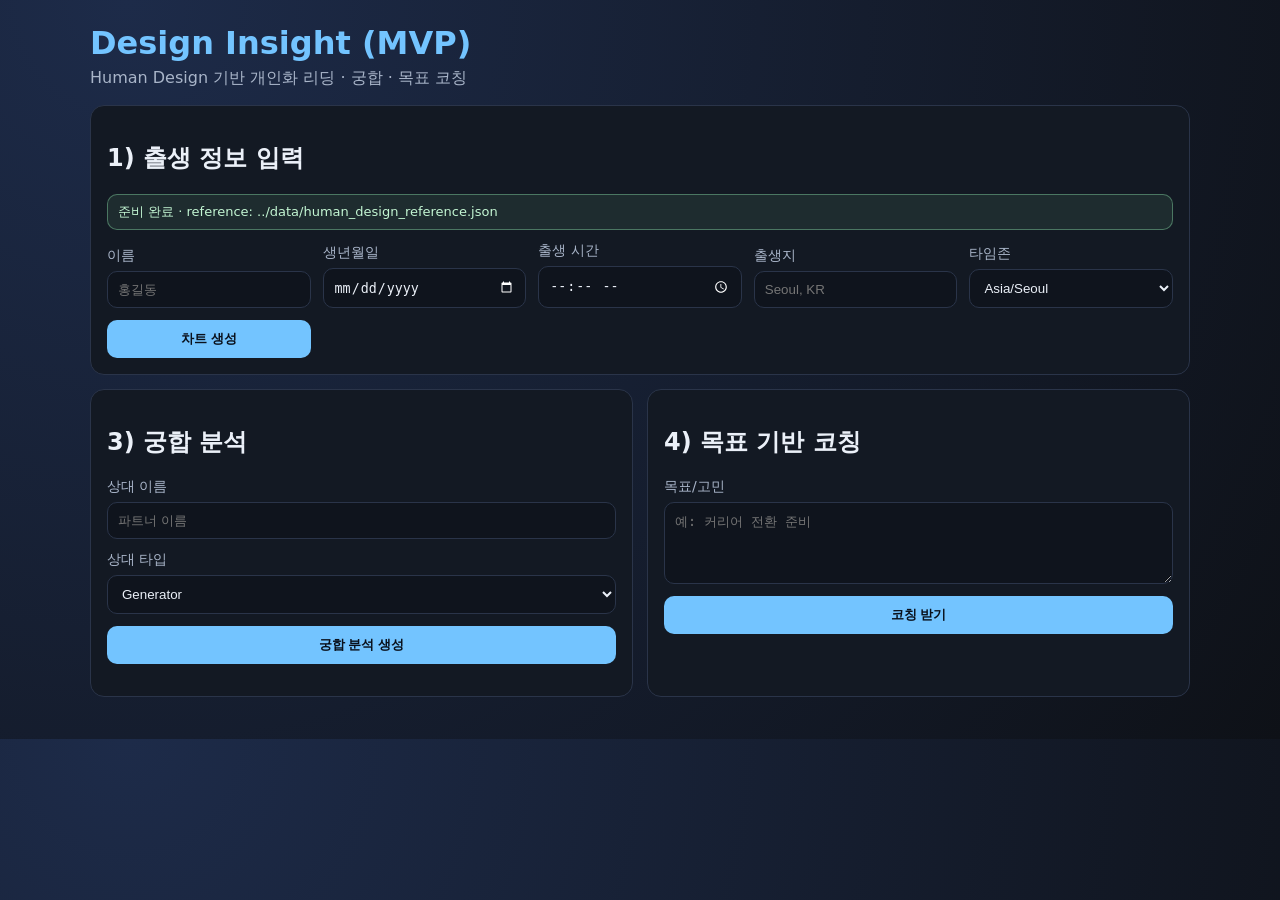
==== web/index.html @ cf8fefc7 "Add one-command local server script and python3-first docs" ====
<!doctype html>
<html lang="ko">
  <head>
    <meta charset="UTF-8" />
    <meta name="viewport" content="width=device-width, initial-scale=1.0" />
    <title>Design Insight MVP</title>
    <link rel="stylesheet" href="styles.css" />
  </head>
  <body>
    <header class="topbar">
      <h1>Design Insight (MVP)</h1>
      <p class="muted">Human Design 기반 개인화 리딩 · 궁합 · 목표 코칭</p>
    </header>

    <main class="layout">
      <section class="card">
        <h2>1) 출생 정보 입력</h2>
        <p id="load-status" class="status">로딩 중...</p>
        <form id="birth-form" class="form-grid">
          <label>이름<input name="name" required placeholder="홍길동" /></label>
          <label>생년월일<input type="date" name="birthDate" required /></label>
          <label>출생 시간<input type="time" name="birthTime" required /></label>
          <label>출생지<input name="birthPlace" placeholder="Seoul, KR" required /></label>
          <label>타임존
            <select name="timezone" required>
              <option>Asia/Seoul</option>
              <option>Asia/Tokyo</option>
              <option>America/New_York</option>
              <option>Europe/London</option>
            </select>
          </label>
          <button type="submit" class="btn">차트 생성</button>
        </form>
      </section>

      <section id="chart-section" class="card hidden">
        <h2>2) 차트 & 무료 요약</h2>
        <div id="chart-core" class="pill-grid"></div>
        <div class="report-block">
          <h3>무료 요약 리포트</h3>
          <p id="summary-report"></p>
        </div>
        <div class="report-block lock-wrap">
          <h3>전체 리포트 (유료 언락)</h3>
          <div id="full-report" class="locked"></div>
          <div id="paywall" class="paywall">
            <p>전체 리포트 잠금 상태 · 단건 ₩5,000 또는 구독 ₩9,900/월</p>
            <div class="row">
              <button class="btn" id="unlock-once">₩5,000 단건 결제(데모)</button>
              <button class="btn ghost" id="unlock-sub">₩9,900 구독 결제(데모)</button>
            </div>
          </div>
        </div>
      </section>

      <section class="grid-2">
        <article class="card">
          <h2>3) 궁합 분석</h2>
          <form id="compat-form" class="form-grid compact">
            <label>상대 이름<input name="partnerName" placeholder="파트너 이름" required /></label>
            <label>상대 타입
              <select name="partnerType" required>
                <option>Generator</option>
                <option>Manifesting Generator</option>
                <option>Projector</option>
                <option>Manifestor</option>
                <option>Reflector</option>
              </select>
            </label>
            <button class="btn" type="submit">궁합 분석 생성</button>
          </form>
          <p id="compat-result" class="output"></p>
        </article>

        <article class="card">
          <h2>4) 목표 기반 코칭</h2>
          <form id="goal-form" class="form-grid compact">
            <label>목표/고민
              <textarea name="goal" rows="4" placeholder="예: 커리어 전환 준비" required></textarea>
            </label>
            <button class="btn" type="submit">코칭 받기</button>
          </form>
          <p id="goal-result" class="output"></p>
        </article>
      </section>
    </main>

    <script src="app.js"></script>
  </body>
</html>
---- web/styles.css ----
:root {
  color-scheme: dark;
  --bg: #0e1117;
  --card: #151b26;
  --line: #2a3449;
  --text: #ebf0f8;
  --sub: #a9b5c9;
  --accent: #73c4ff;
  --ok: #83d39f;
  --warn: #ffc389;
}
* { box-sizing: border-box; }
body { margin: 0; background: radial-gradient(circle at 10% 0%, #1d2b49, var(--bg)); color: var(--text); font-family: Inter, Pretendard, system-ui, sans-serif; }
.topbar { width: min(1100px, 92%); margin: 24px auto 0; }
.topbar h1 { margin: 0; color: var(--accent); }
.muted { color: var(--sub); margin: 6px 0 0; }
.layout { width: min(1100px, 92%); margin: 16px auto 42px; display: grid; gap: 14px; }
.card { background: color-mix(in srgb, var(--card) 92%, black); border: 1px solid var(--line); border-radius: 14px; padding: 16px; }
.hidden { display: none; }
.form-grid { display: grid; grid-template-columns: repeat(auto-fit,minmax(180px,1fr)); gap: 12px; align-items: end; }
.form-grid.compact { grid-template-columns: 1fr; }
label { display: grid; gap: 6px; color: var(--sub); font-size: 14px; }
input, select, textarea { width: 100%; background: #0f141d; color: var(--text); border: 1px solid var(--line); border-radius: 10px; padding: 10px; }
.btn { background: var(--accent); color: #09101b; border: 0; border-radius: 10px; padding: 10px 14px; font-weight: 700; cursor: pointer; }
.btn.ghost { background: transparent; color: var(--accent); border: 1px solid var(--accent); }
.pill-grid { display:flex; flex-wrap:wrap; gap:8px; margin-bottom: 12px; }
.pill { border:1px solid var(--line); background:#101723; border-radius:999px; padding:7px 12px; color:var(--sub); font-size: 13px; }
.report-block { border:1px solid var(--line); border-radius: 12px; padding: 12px; margin-top: 10px; }
.locked { filter: blur(4px); user-select:none; max-height: 110px; overflow: hidden; }
.lock-wrap.unlocked .locked { filter:none; max-height:none; }
.paywall { margin-top:10px; background: rgba(255,195,137,.1); border:1px solid rgba(255,195,137,.4); border-radius:10px; padding:10px; color: var(--warn); }
.row { display:flex; gap:8px; flex-wrap:wrap; }
.grid-2 { display:grid; grid-template-columns: repeat(auto-fit,minmax(280px,1fr)); gap:14px; }
.output { white-space: pre-wrap; color: var(--sub); line-height: 1.5; }
.status { border-radius: 10px; padding: 8px 10px; font-size: 13px; margin-bottom: 12px; }
.status.ok { background: rgba(131,211,159,.1); color: #c3f6d3; border:1px solid rgba(131,211,159,.45); }
.status.error { background: rgba(255,140,140,.1); color: #ffd4d4; border:1px solid rgba(255,140,140,.45); }
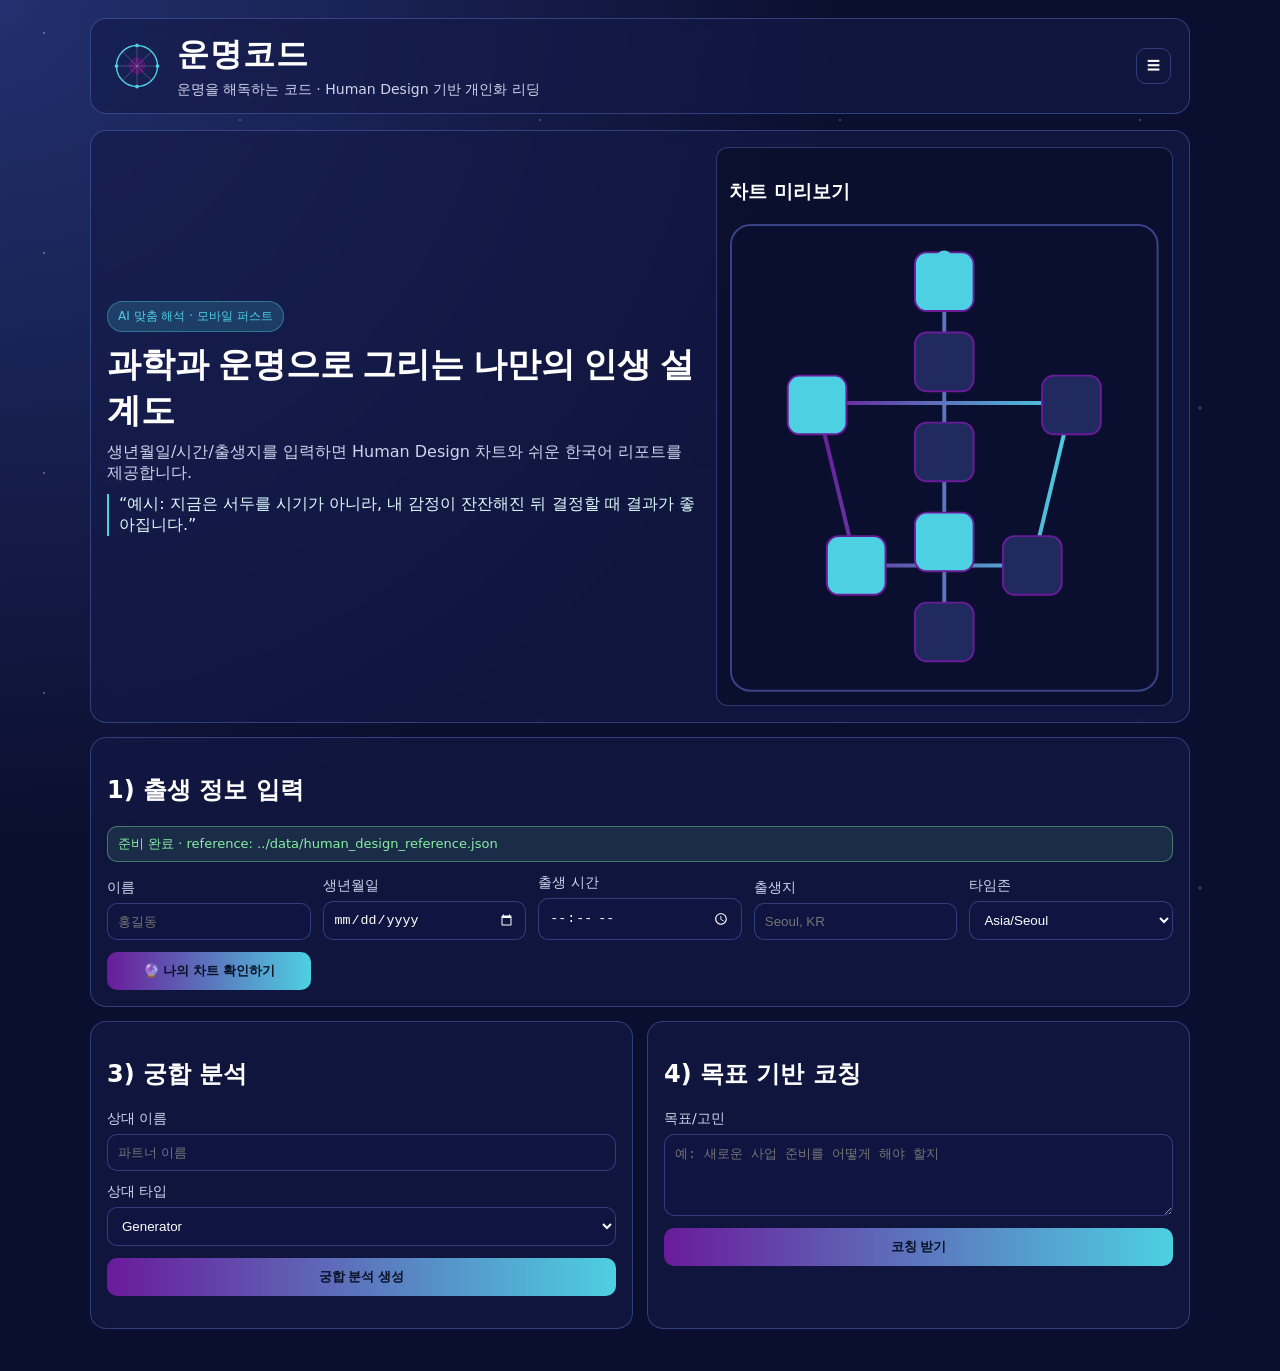
==== commit f0bf60a4: "Apply 운명코드 branding theme and add SVG chart preview" ====
--- a/web/index.html
+++ b/web/index.html
@@ -3,17 +3,47 @@
   <head>
     <meta charset="UTF-8" />
     <meta name="viewport" content="width=device-width, initial-scale=1.0" />
-    <title>Design Insight MVP</title>
+    <title>운명코드 | Human Design 리딩</title>
     <link rel="stylesheet" href="styles.css" />
   </head>
   <body>
-    <header class="topbar">
-      <h1>Design Insight (MVP)</h1>
-      <p class="muted">Human Design 기반 개인화 리딩 · 궁합 · 목표 코칭</p>
+    <div class="stars" aria-hidden="true"></div>
+    <header class="topbar glass">
+      <div class="brand-wrap">
+        <div class="logo" aria-label="운명코드 로고">
+          <svg viewBox="0 0 120 120" role="img" aria-hidden="true">
+            <circle cx="60" cy="60" r="44" class="ring" />
+            <circle cx="60" cy="60" r="18" class="core" />
+            <path d="M60 16 L60 104 M16 60 L104 60 M28 28 L92 92 M92 28 L28 92" class="grid" />
+            <circle cx="60" cy="16" r="4" class="node" />
+            <circle cx="104" cy="60" r="4" class="node" />
+            <circle cx="60" cy="104" r="4" class="node" />
+            <circle cx="16" cy="60" r="4" class="node" />
+          </svg>
+        </div>
+        <div>
+          <h1>운명코드</h1>
+          <p class="muted">운명을 해독하는 코드 · Human Design 기반 개인화 리딩</p>
+        </div>
+      </div>
+      <button class="menu-btn" type="button">☰</button>
     </header>
 
     <main class="layout">
-      <section class="card">
+      <section class="hero card glass">
+        <div>
+          <p class="badge">AI 맞춤 해석 · 모바일 퍼스트</p>
+          <h2>과학과 운명으로 그리는 나만의 인생 설계도</h2>
+          <p class="hero-copy">생년월일/시간/출생지를 입력하면 Human Design 차트와 쉬운 한국어 리포트를 제공합니다.</p>
+          <p class="sample-quote">“예시: 지금은 서두를 시기가 아니라, 내 감정이 잔잔해진 뒤 결정할 때 결과가 좋아집니다.”</p>
+        </div>
+        <div class="hero-chart">
+          <h3>차트 미리보기</h3>
+          <div id="hero-svg"></div>
+        </div>
+      </section>
+
+      <section class="card glass">
         <h2>1) 출생 정보 입력</h2>
         <p id="load-status" class="status">로딩 중...</p>
         <form id="birth-form" class="form-grid">
@@ -29,12 +59,13 @@
               <option>Europe/London</option>
             </select>
           </label>
-          <button type="submit" class="btn">차트 생성</button>
+          <button type="submit" class="btn pulse">🔮 나의 차트 확인하기</button>
         </form>
       </section>
 
-      <section id="chart-section" class="card hidden">
+      <section id="chart-section" class="card glass hidden reveal">
         <h2>2) 차트 & 무료 요약</h2>
+        <div id="chart-svg" class="chart-svg"></div>
         <div id="chart-core" class="pill-grid"></div>
         <div class="report-block">
           <h3>무료 요약 리포트</h3>
@@ -43,6 +74,7 @@
         <div class="report-block lock-wrap">
           <h3>전체 리포트 (유료 언락)</h3>
           <div id="full-report" class="locked"></div>
+          <div id="report-pages" class="report-pages locked"></div>
           <div id="paywall" class="paywall">
             <p>전체 리포트 잠금 상태 · 단건 ₩5,000 또는 구독 ₩9,900/월</p>
             <div class="row">
@@ -54,7 +86,7 @@
       </section>
 
       <section class="grid-2">
-        <article class="card">
+        <article class="card glass reveal">
           <h2>3) 궁합 분석</h2>
           <form id="compat-form" class="form-grid compact">
             <label>상대 이름<input name="partnerName" placeholder="파트너 이름" required /></label>
@@ -72,11 +104,11 @@
           <p id="compat-result" class="output"></p>
         </article>
 
-        <article class="card">
+        <article class="card glass reveal">
           <h2>4) 목표 기반 코칭</h2>
           <form id="goal-form" class="form-grid compact">
             <label>목표/고민
-              <textarea name="goal" rows="4" placeholder="예: 커리어 전환 준비" required></textarea>
+              <textarea name="goal" rows="4" placeholder="예: 새로운 사업 준비를 어떻게 해야 할지" required></textarea>
             </label>
             <button class="btn" type="submit">코칭 받기</button>
           </form>
--- a/web/styles.css
+++ b/web/styles.css
@@ -1,37 +1,83 @@
 :root {
   color-scheme: dark;
-  --bg: #0e1117;
-  --card: #151b26;
-  --line: #2a3449;
-  --text: #ebf0f8;
-  --sub: #a9b5c9;
-  --accent: #73c4ff;
-  --ok: #83d39f;
-  --warn: #ffc389;
+  --bg: #0b0f2f;
+  --bg2: #131a42;
+  --card: rgba(20, 27, 72, 0.62);
+  --line: rgba(116, 146, 255, 0.33);
+  --text: #ffffff;
+  --sub: #cfd4ec;
+  --main: #6a1b9a;
+  --accent: #4dd0e1;
+  --ok: #86f0a4;
+  --warn: #ffd180;
 }
 * { box-sizing: border-box; }
-body { margin: 0; background: radial-gradient(circle at 10% 0%, #1d2b49, var(--bg)); color: var(--text); font-family: Inter, Pretendard, system-ui, sans-serif; }
-.topbar { width: min(1100px, 92%); margin: 24px auto 0; }
-.topbar h1 { margin: 0; color: var(--accent); }
-.muted { color: var(--sub); margin: 6px 0 0; }
-.layout { width: min(1100px, 92%); margin: 16px auto 42px; display: grid; gap: 14px; }
-.card { background: color-mix(in srgb, var(--card) 92%, black); border: 1px solid var(--line); border-radius: 14px; padding: 16px; }
+body {
+  margin: 0;
+  color: var(--text);
+  font-family: 'Noto Sans KR', Pretendard, Inter, system-ui, sans-serif;
+  background: radial-gradient(circle at 0% 0%, #23306f, var(--bg) 45%), linear-gradient(140deg, var(--bg), #0f1440);
+  min-height: 100vh;
+}
+.stars {
+  position: fixed;
+  inset: 0;
+  pointer-events: none;
+  background-image: radial-gradient(circle at 20% 15%, rgba(255, 255, 255, 0.28) 0 1px, transparent 1px), radial-gradient(circle at 80% 40%, rgba(255, 255, 255, 0.2) 0 1px, transparent 1px), radial-gradient(circle at 50% 85%, rgba(77, 208, 225, 0.22) 0 2px, transparent 2px);
+  background-size: 220px 220px, 300px 300px, 480px 480px;
+  animation: starsFloat 18s linear infinite;
+}
+@keyframes starsFloat { from { transform: translateY(0); } to { transform: translateY(-30px); } }
+.topbar, .layout { width: min(1100px, 92%); margin-inline: auto; }
+.topbar { margin-top: 18px; display: flex; justify-content: space-between; align-items: center; padding: 14px 18px; }
+.glass { backdrop-filter: blur(6px); background: var(--card); border: 1px solid var(--line); border-radius: 16px; }
+.brand-wrap { display: flex; align-items: center; gap: 12px; }
+.logo { width: 56px; height: 56px; display: grid; place-items: center; }
+.logo svg { width: 100%; height: 100%; }
+.logo .ring { fill: none; stroke: var(--accent); stroke-width: 3; }
+.logo .core { fill: color-mix(in srgb, var(--main) 70%, black); }
+.logo .grid { fill: none; stroke: rgba(255,255,255,.35); stroke-width: 1.3; }
+.logo .node { fill: var(--accent); }
+.topbar h1 { margin: 0; font-family: 'Nanum Myeongjo', serif; letter-spacing: .03em; }
+.muted { color: var(--sub); margin: 4px 0 0; font-size: 14px; }
+.menu-btn { border: 1px solid var(--line); background: transparent; color: var(--text); border-radius: 10px; padding: 8px 10px; }
+.layout { margin: 16px auto 42px; display: grid; gap: 14px; position: relative; z-index: 1; }
+.card { padding: 16px; }
+.hero { display: grid; gap: 16px; grid-template-columns: 1.3fr 1fr; align-items: center; }
+.badge { display: inline-block; margin: 0; background: rgba(77,208,225,.18); color: var(--accent); border: 1px solid rgba(77,208,225,.4); border-radius: 999px; padding: 6px 10px; font-size: 12px; }
+.hero h2 { margin: 10px 0 8px; font-size: clamp(22px, 3.2vw, 34px); font-family: 'Nanum Myeongjo', serif; }
+.hero-copy { color: var(--sub); margin: 0; }
+.sample-quote { margin-top: 10px; color: #dffbff; border-left: 2px solid var(--accent); padding-left: 10px; }
+.hero-chart { border: 1px solid var(--line); border-radius: 12px; padding: 12px; background: rgba(8, 12, 35, .55); }
 .hidden { display: none; }
 .form-grid { display: grid; grid-template-columns: repeat(auto-fit,minmax(180px,1fr)); gap: 12px; align-items: end; }
 .form-grid.compact { grid-template-columns: 1fr; }
 label { display: grid; gap: 6px; color: var(--sub); font-size: 14px; }
-input, select, textarea { width: 100%; background: #0f141d; color: var(--text); border: 1px solid var(--line); border-radius: 10px; padding: 10px; }
-.btn { background: var(--accent); color: #09101b; border: 0; border-radius: 10px; padding: 10px 14px; font-weight: 700; cursor: pointer; }
+input, select, textarea { width: 100%; background: #0f1440; color: var(--text); border: 1px solid var(--line); border-radius: 10px; padding: 10px; }
+.btn { background: linear-gradient(90deg, var(--main), var(--accent)); color: #081024; border: 0; border-radius: 10px; padding: 10px 14px; font-weight: 700; cursor: pointer; }
 .btn.ghost { background: transparent; color: var(--accent); border: 1px solid var(--accent); }
+.pulse { animation: pulse 2.2s ease-in-out infinite; }
+@keyframes pulse { 0%,100% { box-shadow: 0 0 0 rgba(77,208,225,0);} 50% { box-shadow: 0 0 18px rgba(77,208,225,.45);} }
 .pill-grid { display:flex; flex-wrap:wrap; gap:8px; margin-bottom: 12px; }
-.pill { border:1px solid var(--line); background:#101723; border-radius:999px; padding:7px 12px; color:var(--sub); font-size: 13px; }
-.report-block { border:1px solid var(--line); border-radius: 12px; padding: 12px; margin-top: 10px; }
-.locked { filter: blur(4px); user-select:none; max-height: 110px; overflow: hidden; }
+.pill { border:1px solid var(--line); background:#101945; border-radius:999px; padding:7px 12px; color:#dbe4ff; font-size: 13px; }
+.report-block { border:1px solid var(--line); border-radius: 12px; padding: 12px; margin-top: 10px; background: rgba(13,18,53,.45); }
+.locked { filter: blur(4px); user-select:none; max-height: 140px; overflow: hidden; }
 .lock-wrap.unlocked .locked { filter:none; max-height:none; }
-.paywall { margin-top:10px; background: rgba(255,195,137,.1); border:1px solid rgba(255,195,137,.4); border-radius:10px; padding:10px; color: var(--warn); }
+.paywall { margin-top:10px; background: rgba(255,209,128,.12); border:1px solid rgba(255,209,128,.4); border-radius:10px; padding:10px; color: var(--warn); }
 .row { display:flex; gap:8px; flex-wrap:wrap; }
 .grid-2 { display:grid; grid-template-columns: repeat(auto-fit,minmax(280px,1fr)); gap:14px; }
-.output { white-space: pre-wrap; color: var(--sub); line-height: 1.5; }
+.output { white-space: pre-wrap; color: var(--sub); line-height: 1.65; }
 .status { border-radius: 10px; padding: 8px 10px; font-size: 13px; margin-bottom: 12px; }
-.status.ok { background: rgba(131,211,159,.1); color: #c3f6d3; border:1px solid rgba(131,211,159,.45); }
-.status.error { background: rgba(255,140,140,.1); color: #ffd4d4; border:1px solid rgba(255,140,140,.45); }
+.status.ok { background: rgba(134,240,164,.1); color: var(--ok); border: 1px solid rgba(134,240,164,.4); }
+.status.error { background: rgba(255,96,96,.1); color: #ffb0b0; border: 1px solid rgba(255,96,96,.4); }
+.chart-svg svg, #hero-svg svg { width: 100%; height: auto; display: block; }
+.chart-svg { margin-bottom: 10px; border: 1px solid var(--line); border-radius: 12px; padding: 10px; background: rgba(9,13,33,.6); }
+.report-pages { margin-top: 10px; display: grid; grid-template-columns: repeat(auto-fit,minmax(190px,1fr)); gap: 8px; }
+.page-card { border: 1px solid var(--line); border-radius: 10px; background: rgba(10,14,39,.65); padding: 8px; }
+.page-card strong { display: block; color: var(--accent); margin-bottom: 4px; }
+.reveal { animation: reveal .6s ease both; }
+@keyframes reveal { from { opacity:0; transform: translateY(8px);} to { opacity:1; transform:translateY(0);} }
+
+@media (max-width: 860px) {
+  .hero { grid-template-columns: 1fr; }
+}
